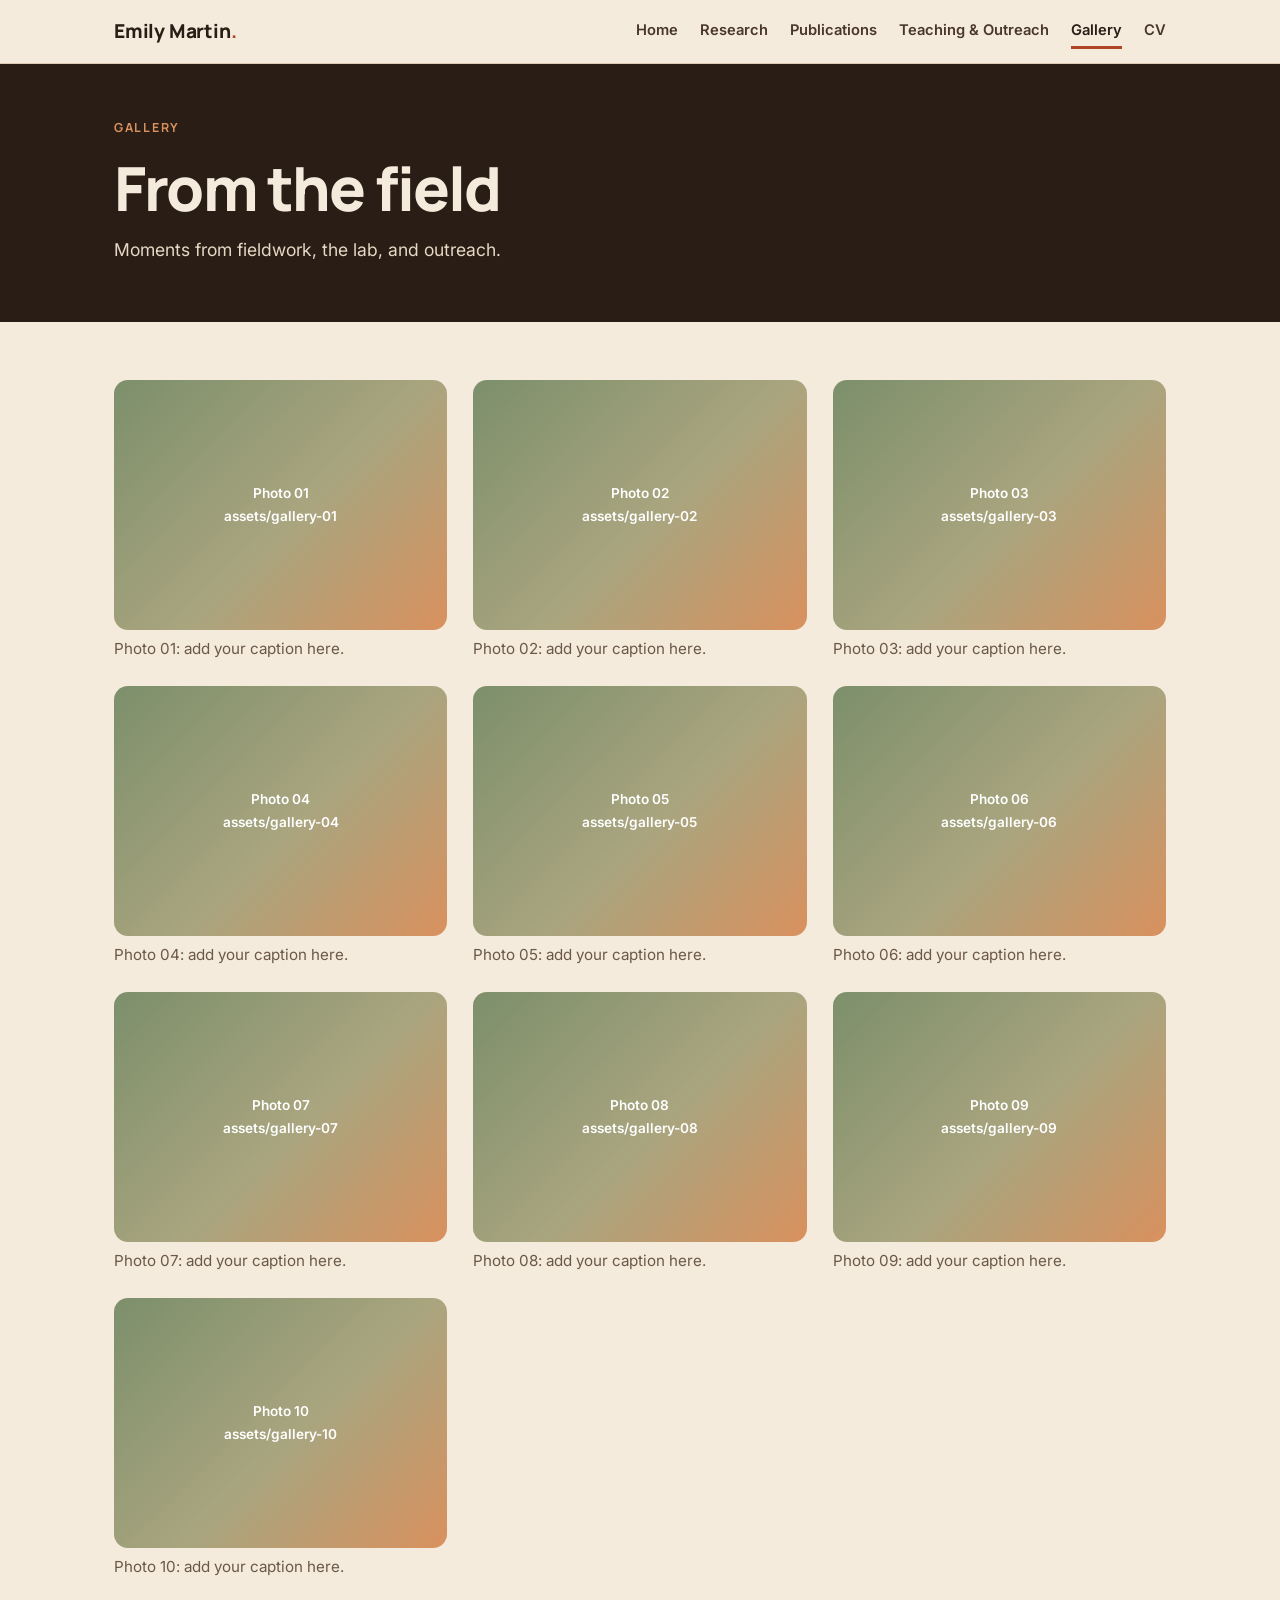
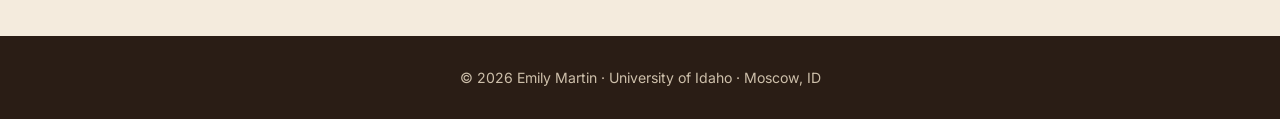
==== gallery.html @ f1c35223 "Add files via upload" ====
<!DOCTYPE html>
<html lang="en">
<head>
<meta charset="utf-8">
<meta name="viewport" content="width=device-width, initial-scale=1">
<title>Gallery | Emily Martin</title>
<meta name="description" content="Photos from the field and lab by Emily Martin.">
<link rel="preconnect" href="https://fonts.googleapis.com">
<link rel="preconnect" href="https://fonts.gstatic.com" crossorigin>
<link href="https://fonts.googleapis.com/css2?family=Inter:wght@400;500;600&family=Manrope:wght@600;700;800&display=swap" rel="stylesheet">
<link rel="stylesheet" href="style.css">
<script src="script.js" defer></script>
</head>
<body>
<header class="site"><div class="wrap">
  <a class="brand" href="index.html">Emily Martin<span>.</span></a>
  <nav aria-label="Main">
    <a href="index.html">Home</a>
    <a href="research.html">Research</a>
    <a href="publications.html">Publications</a>
    <a href="teaching.html">Teaching &amp; Outreach</a>
    <a class="active" href="gallery.html">Gallery</a>
    <a href="cv.html">CV</a>
  </nav>
</div></header>

<section class="page-head">
  <div class="wrap">
    <div class="eyebrow">Gallery</div>
    <h1>From the field</h1>
    <p>Moments from fieldwork, the lab, and outreach.</p>
  </div>
</section>

<section class="section">
  <div class="wrap">

  <!-- HOW TO ADD PHOTOS AND CAPTIONS
       Upload photos into the "assets" folder named gallery-01, gallery-02, ... gallery-10
       (.jpg, .png and .webp all work). Each one appears in its slot automatically.
       To write a caption, change the text inside <figcaption>...</figcaption> below.
       To describe a photo for screen readers, change the alt="..." text. -->

  <div class="gallery">
    <figure class="shot"><div class="frame"><span>Photo 01<br>assets/gallery-01</span><img data-img="assets/gallery-01" alt="Gallery photo 01"></div><figcaption>Photo 01: add your caption here.</figcaption></figure>
    <figure class="shot"><div class="frame"><span>Photo 02<br>assets/gallery-02</span><img data-img="assets/gallery-02" alt="Gallery photo 02"></div><figcaption>Photo 02: add your caption here.</figcaption></figure>
    <figure class="shot"><div class="frame"><span>Photo 03<br>assets/gallery-03</span><img data-img="assets/gallery-03" alt="Gallery photo 03"></div><figcaption>Photo 03: add your caption here.</figcaption></figure>
    <figure class="shot"><div class="frame"><span>Photo 04<br>assets/gallery-04</span><img data-img="assets/gallery-04" alt="Gallery photo 04"></div><figcaption>Photo 04: add your caption here.</figcaption></figure>
    <figure class="shot"><div class="frame"><span>Photo 05<br>assets/gallery-05</span><img data-img="assets/gallery-05" alt="Gallery photo 05"></div><figcaption>Photo 05: add your caption here.</figcaption></figure>
    <figure class="shot"><div class="frame"><span>Photo 06<br>assets/gallery-06</span><img data-img="assets/gallery-06" alt="Gallery photo 06"></div><figcaption>Photo 06: add your caption here.</figcaption></figure>
    <figure class="shot"><div class="frame"><span>Photo 07<br>assets/gallery-07</span><img data-img="assets/gallery-07" alt="Gallery photo 07"></div><figcaption>Photo 07: add your caption here.</figcaption></figure>
    <figure class="shot"><div class="frame"><span>Photo 08<br>assets/gallery-08</span><img data-img="assets/gallery-08" alt="Gallery photo 08"></div><figcaption>Photo 08: add your caption here.</figcaption></figure>
    <figure class="shot"><div class="frame"><span>Photo 09<br>assets/gallery-09</span><img data-img="assets/gallery-09" alt="Gallery photo 09"></div><figcaption>Photo 09: add your caption here.</figcaption></figure>
    <figure class="shot"><div class="frame"><span>Photo 10<br>assets/gallery-10</span><img data-img="assets/gallery-10" alt="Gallery photo 10"></div><figcaption>Photo 10: add your caption here.</figcaption></figure>
  </div>

  </div>
</section>

<footer class="site">&copy; 2026 Emily Martin &middot; University of Idaho &middot; Moscow, ID</footer>
</body>
</html>
---- style.css ----
/* Emily Martin: personal academic site
   Bold, modern layout in desert earth tones (rust, sand, sage). */
:root{
  --sand:#F4EBDD; --sand-2:#EADBC5; --cream:#FCF8F1;
  --umber:#2A1D15; --umber-2:#4A372B;
  --rust:#B04526; --rust-dark:#8E361C; --clay:#D9915E;
  --sage:#7C8F6B; --sage-dark:#4F6046;
  --line:#DCCBB1; --muted:#6B5848;
  --radius:18px;
  --font-head:"Manrope","Inter",system-ui,-apple-system,"Segoe UI",Roboto,Helvetica,Arial,sans-serif;
  --font-body:"Inter",system-ui,-apple-system,"Segoe UI",Roboto,Helvetica,Arial,sans-serif;
}
*{box-sizing:border-box}
[hidden]{display:none !important}
html{scroll-behavior:smooth}
body{margin:0;background:var(--sand);color:var(--umber);font-family:var(--font-body);font-size:17px;line-height:1.65;-webkit-font-smoothing:antialiased}
img{max-width:100%}
a{color:var(--rust-dark);text-underline-offset:3px}
a:hover{color:var(--rust)}
h1,h2,h3{font-family:var(--font-head);line-height:1.15;margin:0}
p{margin:0 0 1em}
.wrap{max-width:1100px;margin:0 auto;padding:0 24px}

/* Header / nav */
header.site{background:var(--sand);border-bottom:1px solid var(--line);position:sticky;top:0;z-index:20}
header.site .wrap{display:flex;flex-wrap:wrap;align-items:center;justify-content:space-between;gap:6px 24px;padding-top:14px;padding-bottom:14px}
.brand{font-family:var(--font-head);font-weight:800;font-size:1.2rem;letter-spacing:-.01em;color:var(--umber);text-decoration:none}
.brand span{color:var(--rust)}
nav{display:flex;flex-wrap:wrap;gap:4px 22px}
nav a{font-weight:600;font-size:.92rem;color:var(--umber-2);text-decoration:none;padding:4px 0;border-bottom:3px solid transparent}
nav a:hover{color:var(--rust-dark);border-bottom-color:var(--clay)}
nav a.active{color:var(--umber);border-bottom-color:var(--rust)}

/* Hero (home) */
.hero{background:var(--umber);color:var(--sand);padding:72px 0 88px;overflow:hidden}
.hero .wrap{display:grid;grid-template-columns:1.35fr .85fr;gap:56px;align-items:center}
.eyebrow{font-family:var(--font-head);text-transform:uppercase;letter-spacing:.14em;font-weight:700;font-size:.78rem;color:var(--clay);margin-bottom:14px}
.hero h1{font-size:clamp(2.9rem,7.5vw,5.4rem);font-weight:800;letter-spacing:-.035em;margin-bottom:18px}
.hero .tagline{font-family:var(--font-head);font-weight:600;font-size:clamp(1.2rem,2.4vw,1.55rem);line-height:1.35;color:#fff;margin-bottom:20px}
.hero .interests{color:#E5D8C4;max-width:60ch}
.btn{display:inline-block;background:var(--rust);color:#fff;text-decoration:none;font-weight:600;font-size:.95rem;padding:11px 22px;border-radius:999px;margin:6px 10px 0 0;border:2px solid var(--rust)}
.btn:hover{background:var(--rust-dark);border-color:var(--rust-dark);color:#fff}
.btn.ghost{background:transparent;color:var(--sand);border-color:var(--sand)}
.btn.ghost:hover{background:var(--sand);color:var(--umber);border-color:var(--sand)}
.btn.dark{background:var(--umber);border-color:var(--umber)}
.btn.dark:hover{background:var(--umber-2);border-color:var(--umber-2)}
.btn.outline{background:transparent;color:var(--umber);border-color:var(--umber)}
.btn.outline:hover{background:var(--umber);color:var(--sand)}
.chips{margin-top:26px;display:flex;flex-wrap:wrap;gap:10px}
.chips a{color:var(--sand);text-decoration:none;font-size:.9rem;font-weight:600;border:1px solid #6d5a4a;border-radius:999px;padding:6px 16px}
.chips a:hover{border-color:var(--clay);color:var(--clay)}
.photo-wrap{position:relative}
.photo-wrap::before{content:"";position:absolute;inset:18px -18px -18px 18px;background:var(--rust);border-radius:var(--radius)}
.frame{position:relative;overflow:hidden;background:linear-gradient(135deg,var(--sage) 0%,#A9A57F 55%,var(--clay) 100%);display:flex;align-items:center;justify-content:center;text-align:center;color:#fff;font-size:.85rem;font-weight:600;padding:16px}
.frame img{position:absolute;inset:0;width:100%;height:100%;object-fit:cover;display:block}
.frame.loaded span{display:none}
.photo{position:relative;aspect-ratio:4/5;border-radius:var(--radius)}

/* Inner page header */
.page-head{background:var(--umber);color:var(--sand);padding:54px 0 58px}
.page-head h1{font-size:clamp(2.4rem,5.5vw,3.8rem);font-weight:800;letter-spacing:-.03em;margin-bottom:12px}
.page-head p{color:#E5D8C4;max-width:68ch;font-size:1.1rem;margin:0}

/* Sections */
.section{padding:58px 0}
.section.alt{background:var(--sand-2)}
.section h2{font-size:clamp(1.6rem,3vw,2.1rem);font-weight:800;letter-spacing:-.02em;margin-bottom:6px}
.section h2 + .sub{color:var(--muted);margin-bottom:26px}
.rule{width:56px;height:5px;background:var(--rust);border-radius:3px;margin:0 0 18px}
.grid3{display:grid;grid-template-columns:repeat(3,1fr);gap:22px}
.card{background:var(--cream);border:1px solid var(--line);border-radius:var(--radius);padding:26px 28px}
.card h3{font-size:1.2rem;font-weight:800;margin-bottom:8px}
.card .num{font-family:var(--font-head);font-weight:800;color:var(--rust);font-size:.85rem;letter-spacing:.1em;margin-bottom:10px;display:block}
.card p:last-child{margin-bottom:0}

/* Contact */
.contact{display:grid;grid-template-columns:repeat(auto-fit,minmax(220px,1fr));gap:22px}
.contact h3{font-size:.78rem;text-transform:uppercase;letter-spacing:.12em;color:var(--muted);margin-bottom:6px}
.contact p{margin:0;font-weight:600}

/* News */
.news{display:grid;grid-template-columns:repeat(3,1fr);gap:22px}
.news a{display:block;background:var(--cream);border:1px solid var(--line);border-radius:var(--radius);padding:22px 24px;text-decoration:none;color:var(--umber);border-top:5px solid var(--sage)}
.news a:hover{border-top-color:var(--rust);transform:translateY(-2px)}
.news .outlet{font-family:var(--font-head);font-weight:800;font-size:.8rem;text-transform:uppercase;letter-spacing:.1em;color:var(--rust-dark);display:block;margin-bottom:8px}
.news .headline{font-weight:600;display:block;line-height:1.35}
.news .date{display:block;margin-top:10px;font-size:.85rem;color:var(--muted)}
.more{margin-top:20px}

/* Research projects */
.project{background:var(--cream);border:1px solid var(--line);border-top:6px solid var(--rust);border-radius:var(--radius);padding:30px 34px;margin:0 0 30px}
.project:nth-of-type(even){border-top-color:var(--sage)}
.project h3{font-size:1.55rem;font-weight:800;letter-spacing:-.015em;margin:6px 0 12px}
.tags{display:flex;flex-wrap:wrap;gap:8px}
.tag{font-family:var(--font-head);font-size:.72rem;font-weight:700;text-transform:uppercase;letter-spacing:.09em;padding:4px 12px;border-radius:999px;background:var(--sand-2);color:var(--umber-2)}
.tag.status{background:var(--rust);color:#fff}
.tag.sage{background:var(--sage-dark);color:#fff}
.project .meta{font-size:.92rem;color:var(--muted);margin:14px 0 0}
.figs{display:grid;grid-template-columns:1fr 1fr;gap:18px;margin:22px 0 4px}
figure{margin:0}
.fig .frame{aspect-ratio:4/3;border-radius:12px;border:1px solid var(--line);background:#fff;color:var(--muted)}
.fig .frame img{object-fit:contain}
figcaption{font-size:.86rem;color:var(--muted);margin-top:8px;line-height:1.45}

/* Publications */
.year{font-family:var(--font-head);font-weight:800;font-size:2.2rem;color:var(--rust);margin:0 0 4px}
.pub{padding:20px 0;border-bottom:1px solid var(--line)}
.pub:first-of-type{border-top:1px solid var(--line)}
.pub .tags{margin-top:10px}
.pub .doi{display:inline-block;margin-top:8px;font-weight:600}
.plain{padding-left:1.2em;margin:0 0 1em}
.plain li{margin:.55em 0}
ul.clean{list-style:none;padding:0;margin:0}
ul.clean li{padding:14px 0;border-bottom:1px solid var(--line)}
ul.clean li:first-child{border-top:1px solid var(--line)}
ul.clean .when{font-family:var(--font-head);font-weight:800;color:var(--rust-dark);margin-right:8px}
ul.clean .where{color:var(--muted);display:block;font-size:.92rem}

/* CV timeline */
.entry{display:grid;grid-template-columns:200px 1fr;gap:6px 30px;padding:18px 0;border-bottom:1px solid var(--line)}
.entry:first-of-type{border-top:1px solid var(--line)}
.entry .when{font-family:var(--font-head);font-weight:700;font-size:.9rem;color:var(--rust-dark)}
.entry h3{font-size:1.08rem;font-weight:800;margin-bottom:2px}
.entry .org{color:var(--muted);margin:0 0 6px;font-size:.95rem}
.entry ul{margin:6px 0 0;padding-left:1.15em}
.entry li{margin:.3em 0}

/* Gallery */
.gallery{display:grid;grid-template-columns:repeat(auto-fill,minmax(300px,1fr));gap:26px}
.shot .frame{aspect-ratio:4/3;border-radius:14px}
.shot figcaption{font-size:.95rem}

footer.site{background:var(--umber);color:#CDBFAA;text-align:center;padding:30px 24px;font-size:.88rem}
footer.site a{color:var(--clay)}

@media (max-width:860px){
  .hero{padding:48px 0 64px}
  .hero .wrap{grid-template-columns:1fr;gap:44px}
  .photo-wrap{max-width:360px;margin-right:18px}
  .grid3,.news{grid-template-columns:1fr}
  .figs{grid-template-columns:1fr}
  .entry{grid-template-columns:1fr}
  .project{padding:24px 22px}
  body{font-size:16.5px}
}
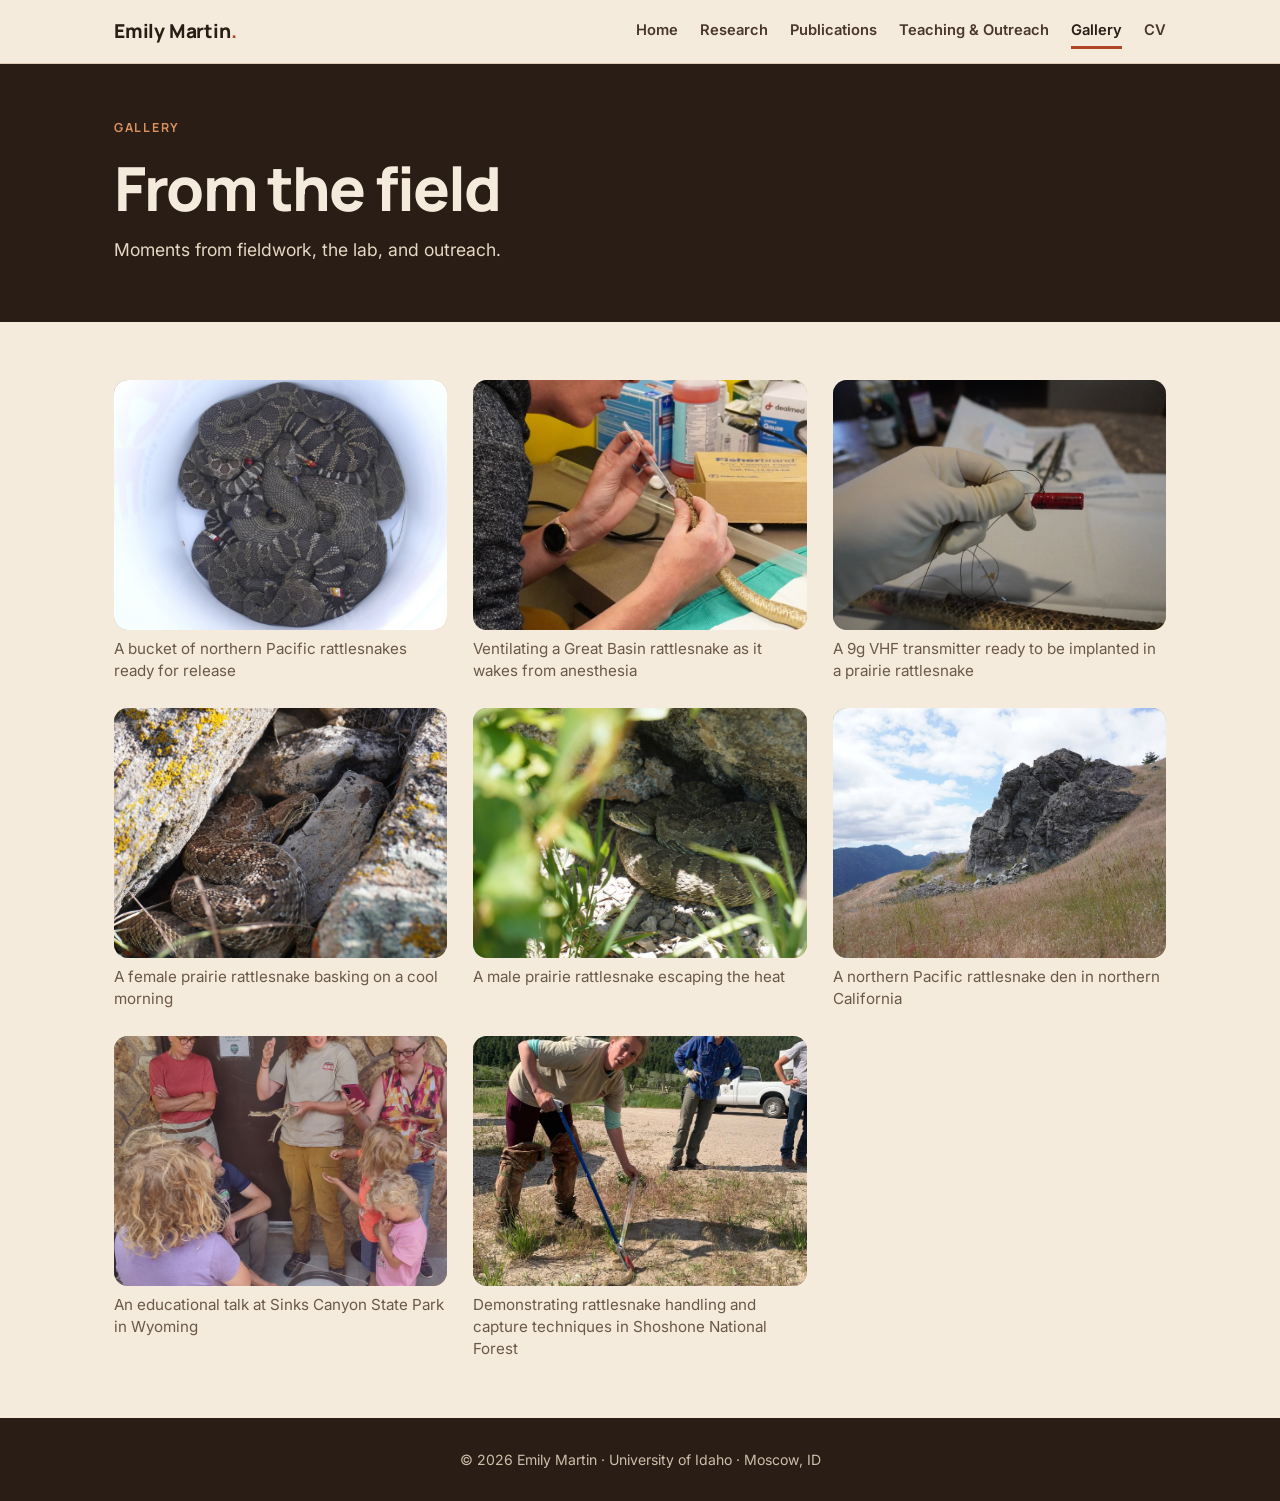
==== commit 3da482c5: "Update gallery.html" ====
--- a/gallery.html
+++ b/gallery.html
@@ -42,16 +42,14 @@
        To describe a photo for screen readers, change the alt="..." text. -->
 
   <div class="gallery">
-    <figure class="shot"><div class="frame"><span>Photo 01<br>assets/gallery-01</span><img data-img="assets/gallery-01" alt="Gallery photo 01"></div><figcaption>Photo 01: add your caption here.</figcaption></figure>
-    <figure class="shot"><div class="frame"><span>Photo 02<br>assets/gallery-02</span><img data-img="assets/gallery-02" alt="Gallery photo 02"></div><figcaption>Photo 02: add your caption here.</figcaption></figure>
-    <figure class="shot"><div class="frame"><span>Photo 03<br>assets/gallery-03</span><img data-img="assets/gallery-03" alt="Gallery photo 03"></div><figcaption>Photo 03: add your caption here.</figcaption></figure>
-    <figure class="shot"><div class="frame"><span>Photo 04<br>assets/gallery-04</span><img data-img="assets/gallery-04" alt="Gallery photo 04"></div><figcaption>Photo 04: add your caption here.</figcaption></figure>
-    <figure class="shot"><div class="frame"><span>Photo 05<br>assets/gallery-05</span><img data-img="assets/gallery-05" alt="Gallery photo 05"></div><figcaption>Photo 05: add your caption here.</figcaption></figure>
-    <figure class="shot"><div class="frame"><span>Photo 06<br>assets/gallery-06</span><img data-img="assets/gallery-06" alt="Gallery photo 06"></div><figcaption>Photo 06: add your caption here.</figcaption></figure>
-    <figure class="shot"><div class="frame"><span>Photo 07<br>assets/gallery-07</span><img data-img="assets/gallery-07" alt="Gallery photo 07"></div><figcaption>Photo 07: add your caption here.</figcaption></figure>
-    <figure class="shot"><div class="frame"><span>Photo 08<br>assets/gallery-08</span><img data-img="assets/gallery-08" alt="Gallery photo 08"></div><figcaption>Photo 08: add your caption here.</figcaption></figure>
-    <figure class="shot"><div class="frame"><span>Photo 09<br>assets/gallery-09</span><img data-img="assets/gallery-09" alt="Gallery photo 09"></div><figcaption>Photo 09: add your caption here.</figcaption></figure>
-    <figure class="shot"><div class="frame"><span>Photo 10<br>assets/gallery-10</span><img data-img="assets/gallery-10" alt="Gallery photo 10"></div><figcaption>Photo 10: add your caption here.</figcaption></figure>
+    <figure class="shot"><div class="frame"><span>Photo 01<br>assets/gallery-01</span><img data-img="assets/gallery-01" alt="Gallery photo 01"></div><figcaption>A bucket of northern Pacific rattlesnakes ready for release</figcaption></figure>
+    <figure class="shot"><div class="frame"><span>Photo 02<br>assets/gallery-02</span><img data-img="assets/gallery-02" alt="Gallery photo 02"></div><figcaption>Ventilating a Great Basin rattlesnake as it wakes from anesthesia</figcaption></figure>
+    <figure class="shot"><div class="frame"><span>Photo 03<br>assets/gallery-03</span><img data-img="assets/gallery-03" alt="Gallery photo 03"></div><figcaption>A 9g VHF transmitter ready to be implanted in a prairie rattlesnake</figcaption></figure>
+    <figure class="shot"><div class="frame"><span>Photo 04<br>assets/gallery-04</span><img data-img="assets/gallery-04" alt="Gallery photo 04"></div><figcaption>A female prairie rattlesnake basking on a cool morning</figcaption></figure>
+    <figure class="shot"><div class="frame"><span>Photo 05<br>assets/gallery-05</span><img data-img="assets/gallery-05" alt="Gallery photo 05"></div><figcaption>A male prairie rattlesnake escaping the heat</figcaption></figure>
+    <figure class="shot"><div class="frame"><span>Photo 06<br>assets/gallery-06</span><img data-img="assets/gallery-06" alt="Gallery photo 06"></div><figcaption>A northern Pacific rattlesnake den in northern California</figcaption></figure>
+    <figure class="shot"><div class="frame"><span>Photo 07<br>assets/gallery-07</span><img data-img="assets/gallery-07" alt="Gallery photo 07"></div><figcaption>An educational talk at Sinks Canyon State Park in Wyoming</figcaption></figure>
+    <figure class="shot"><div class="frame"><span>Photo 08<br>assets/gallery-08</span><img data-img="assets/gallery-08" alt="Gallery photo 08"></div><figcaption>Demonstrating rattlesnake handling and capture techniques in Shoshone National Forest</figcaption></figure>
   </div>
 
   </div>
